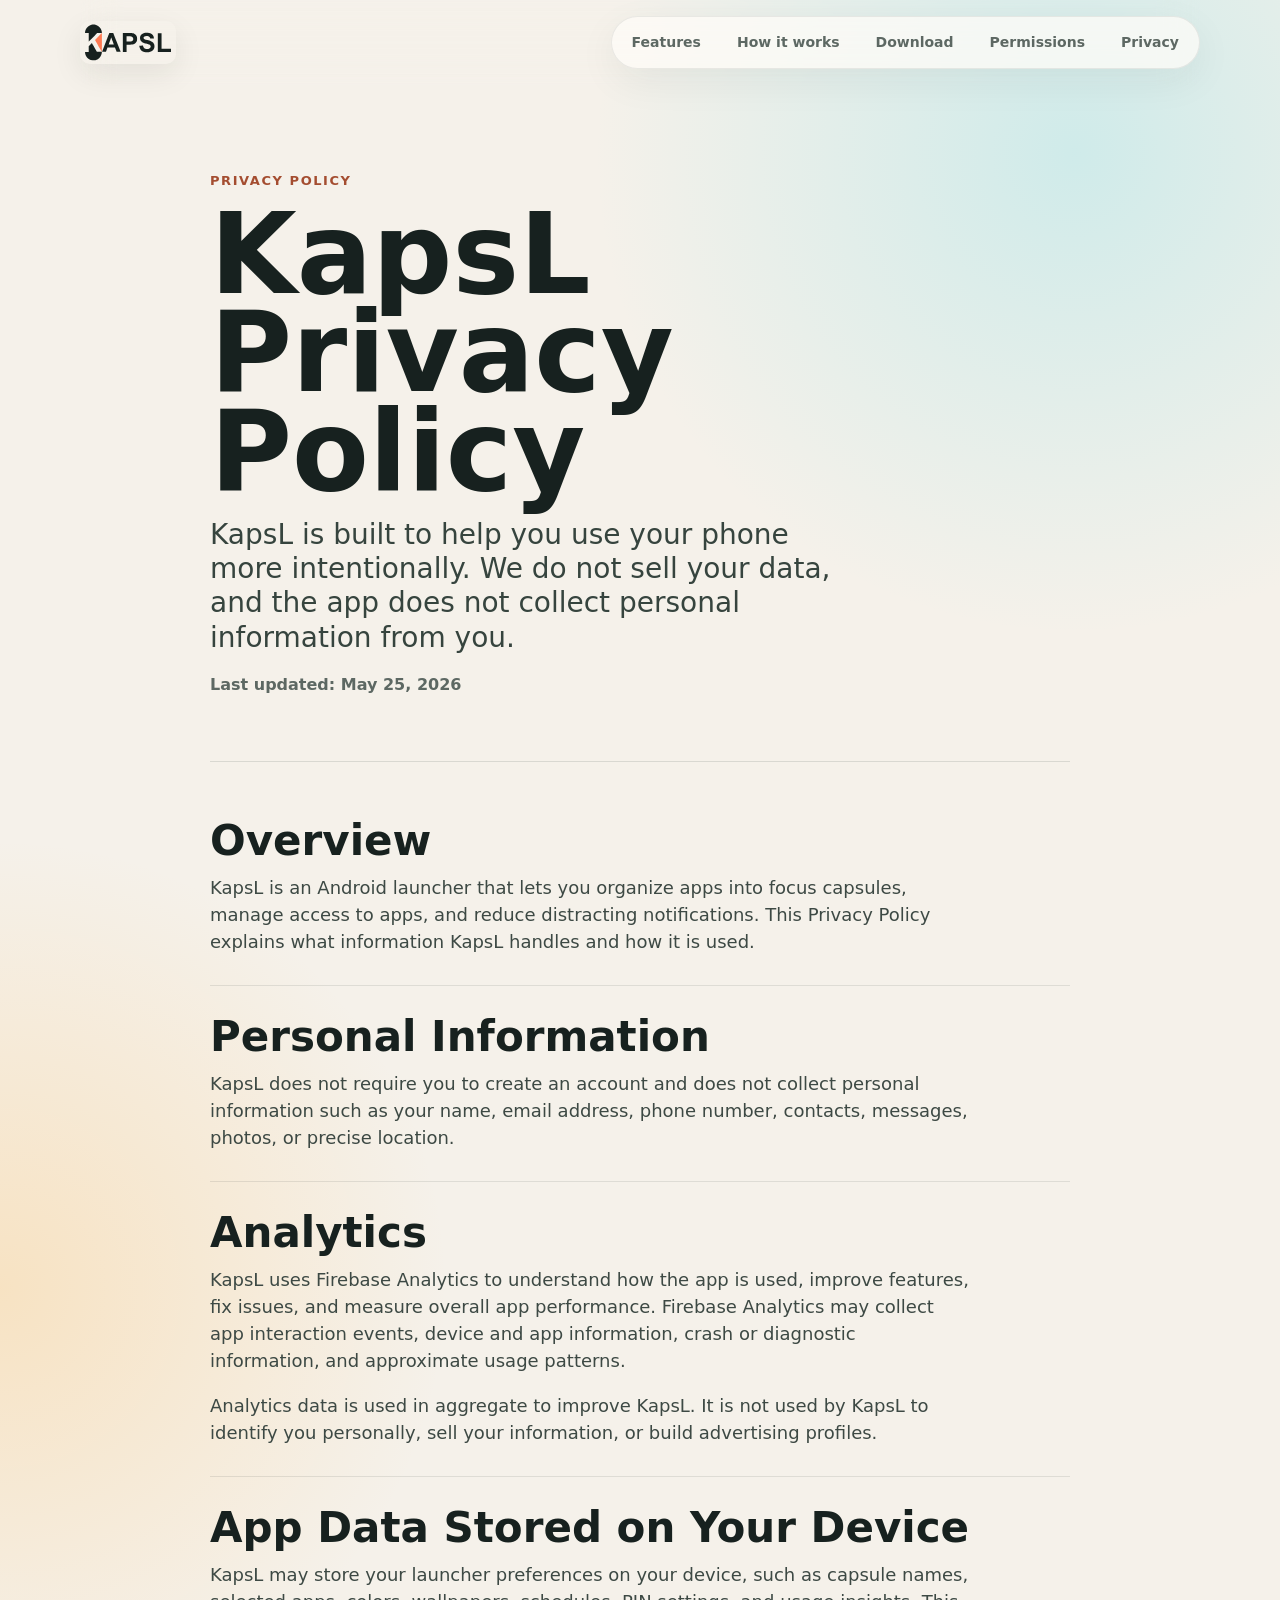
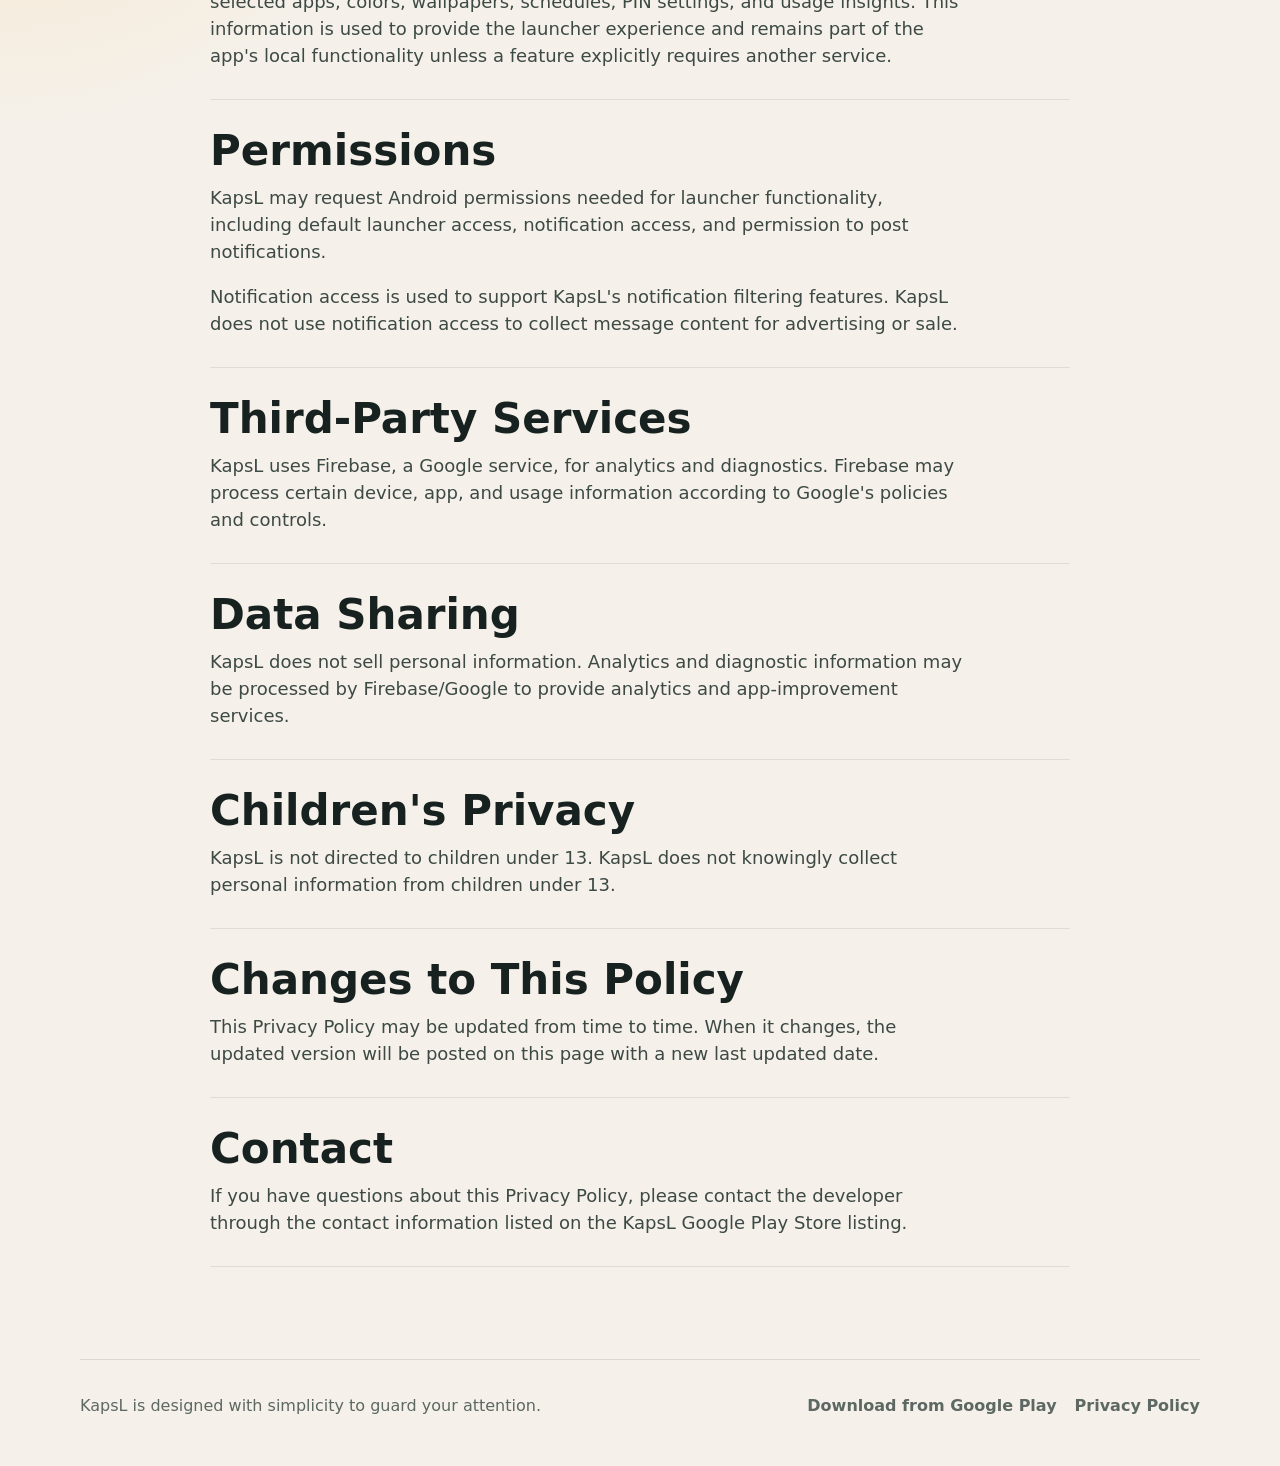
==== privacy.html @ d1294db8 "privacy" ====
<!doctype html>
<html lang="en">
  <head>
    <meta charset="utf-8">
    <meta name="viewport" content="width=device-width, initial-scale=1">
    <title>Privacy Policy - KapsL</title>
    <meta name="description" content="Privacy Policy for KapsL, a minimalist Android launcher.">
    <meta property="og:title" content="Privacy Policy - KapsL">
    <meta property="og:description" content="How KapsL handles app data, analytics, permissions, and privacy.">
    <meta property="og:image" content="assets/social-preview.svg">
    <meta name="theme-color" content="#f5f1ea">
    <link rel="icon" href="assets/kapsl-logo.svg" type="image/svg+xml">
    <link rel="stylesheet" href="styles.css?v=2">
  </head>
  <body>
    <header class="site-header">
      <a class="brand" href="index.html#top" aria-label="KapsL home">
        <img src="assets/kapsl-logo.svg" alt="" width="96" height="43">
      </a>
      <nav aria-label="Primary navigation">
        <a href="index.html#features">Features</a>
        <a href="index.html#how-it-works">How it works</a>
        <a href="index.html#download">Download</a>
        <a href="index.html#permissions">Permissions</a>
        <a href="privacy.html" aria-current="page">Privacy</a>
      </nav>
    </header>

    <main>
      <section class="legal-hero" aria-labelledby="privacy-title">
        <p class="eyebrow">Privacy Policy</p>
        <h1 id="privacy-title">KapsL Privacy Policy</h1>
        <p class="lead">KapsL is built to help you use your phone more intentionally. We do not sell your data, and the app does not collect personal information from you.</p>
        <p class="last-updated">Last updated: May 25, 2026</p>
      </section>

      <article class="legal-content">
        <section>
          <h2>Overview</h2>
          <p>KapsL is an Android launcher that lets you organize apps into focus capsules, manage access to apps, and reduce distracting notifications. This Privacy Policy explains what information KapsL handles and how it is used.</p>
        </section>

        <section>
          <h2>Personal Information</h2>
          <p>KapsL does not require you to create an account and does not collect personal information such as your name, email address, phone number, contacts, messages, photos, or precise location.</p>
        </section>

        <section>
          <h2>Analytics</h2>
          <p>KapsL uses Firebase Analytics to understand how the app is used, improve features, fix issues, and measure overall app performance. Firebase Analytics may collect app interaction events, device and app information, crash or diagnostic information, and approximate usage patterns.</p>
          <p>Analytics data is used in aggregate to improve KapsL. It is not used by KapsL to identify you personally, sell your information, or build advertising profiles.</p>
        </section>

        <section>
          <h2>App Data Stored on Your Device</h2>
          <p>KapsL may store your launcher preferences on your device, such as capsule names, selected apps, colors, wallpapers, schedules, PIN settings, and usage insights. This information is used to provide the launcher experience and remains part of the app's local functionality unless a feature explicitly requires another service.</p>
        </section>

        <section>
          <h2>Permissions</h2>
          <p>KapsL may request Android permissions needed for launcher functionality, including default launcher access, notification access, and permission to post notifications.</p>
          <p>Notification access is used to support KapsL's notification filtering features. KapsL does not use notification access to collect message content for advertising or sale.</p>
        </section>

        <section>
          <h2>Third-Party Services</h2>
          <p>KapsL uses Firebase, a Google service, for analytics and diagnostics. Firebase may process certain device, app, and usage information according to Google's policies and controls.</p>
        </section>

        <section>
          <h2>Data Sharing</h2>
          <p>KapsL does not sell personal information. Analytics and diagnostic information may be processed by Firebase/Google to provide analytics and app-improvement services.</p>
        </section>

        <section>
          <h2>Children's Privacy</h2>
          <p>KapsL is not directed to children under 13. KapsL does not knowingly collect personal information from children under 13.</p>
        </section>

        <section>
          <h2>Changes to This Policy</h2>
          <p>This Privacy Policy may be updated from time to time. When it changes, the updated version will be posted on this page with a new last updated date.</p>
        </section>

        <section>
          <h2>Contact</h2>
          <p>If you have questions about this Privacy Policy, please contact the developer through the contact information listed on the KapsL Google Play Store listing.</p>
        </section>
      </article>
    </main>

    <footer class="site-footer">
      <p>KapsL is designed with simplicity to guard your attention.</p>
      <div class="footer-links">
        <a href="index.html#download">Download from Google Play</a>
        <a href="privacy.html">Privacy Policy</a>
      </div>
    </footer>
  </body>
</html>
---- styles.css ----
:root {
  color-scheme: light;
  --ink: #17211f;
  --muted: #5d6863;
  --paper: #f5f1ea;
  --surface: #fffdf8;
  --line: #ddd5c9;
  --orange: #ff7b54;
  --amber: #ffb74d;
  --blue: #5c7aea;
  --cyan: #80deea;
  --red: #ff8a80;
  --purple: #d0bcff;
  --green: #009688;
  --shadow: 0 24px 80px rgba(23, 33, 31, .16);
}

* {
  box-sizing: border-box;
}

html {
  scroll-behavior: smooth;
}

body {
  margin: 0;
  color: var(--ink);
  background:
    radial-gradient(circle at 84% 5%, rgba(128, 222, 234, .32), transparent 30rem),
    radial-gradient(circle at 0% 42%, rgba(255, 183, 77, .25), transparent 28rem),
    var(--paper);
  font-family: Inter, ui-sans-serif, system-ui, -apple-system, BlinkMacSystemFont, "Segoe UI", sans-serif;
  line-height: 1.5;
}

a {
  color: inherit;
}

.site-header {
  position: sticky;
  top: 0;
  z-index: 10;
  display: flex;
  align-items: center;
  justify-content: space-between;
  gap: 24px;
  width: min(1120px, calc(100% - 32px));
  margin: 0 auto;
  padding: 16px 0;
  backdrop-filter: blur(18px);
}

.brand {
  display: inline-flex;
  align-items: center;
  border-radius: 12px;
}

.brand img {
  width: 96px;
  height: auto;
  border-radius: 10px;
  box-shadow: 0 10px 30px rgba(23, 33, 31, .08);
}

nav {
  display: flex;
  align-items: center;
  gap: 8px;
  padding: 6px;
  border: 1px solid rgba(23, 33, 31, .08);
  border-radius: 999px;
  background: rgba(255, 253, 248, .72);
  box-shadow: 0 12px 40px rgba(23, 33, 31, .06);
}

nav a {
  flex: 0 0 auto;
  min-height: 38px;
  padding: 9px 14px;
  border-radius: 999px;
  color: var(--muted);
  font-size: 14px;
  font-weight: 700;
  text-decoration: none;
  white-space: nowrap;
}

nav a:hover,
nav a:focus-visible {
  color: var(--ink);
  background: rgba(23, 33, 31, .06);
  outline: none;
}

main {
  overflow: hidden;
}

.hero {
  display: grid;
  grid-template-columns: minmax(0, 1fr) minmax(360px, 480px);
  align-items: center;
  gap: 56px;
  width: min(1120px, calc(100% - 32px));
  min-height: calc(100svh - 76px);
  margin: 0 auto;
  padding: 54px 0 80px;
}

.hero-copy {
  max-width: 670px;
}

.eyebrow {
  margin: 0 0 14px;
  color: #a44d30;
  font-size: 13px;
  font-weight: 850;
  letter-spacing: .12em;
  text-transform: uppercase;
}

h1,
h2,
h3,
p {
  margin-top: 0;
}

h1 {
  margin-bottom: 18px;
  font-size: clamp(72px, 12vw, 152px);
  line-height: .82;
  letter-spacing: 0;
}

h2 {
  margin-bottom: 16px;
  font-size: clamp(34px, 5vw, 64px);
  line-height: .96;
  letter-spacing: 0;
}

h3 {
  margin-bottom: 8px;
  font-size: 20px;
  line-height: 1.14;
  letter-spacing: 0;
}

.lead {
  max-width: 640px;
  margin-bottom: 30px;
  color: #36443e;
  font-size: clamp(20px, 2.4vw, 28px);
  line-height: 1.22;
}

.hero-actions {
  display: flex;
  flex-wrap: wrap;
  gap: 12px;
  margin-bottom: 34px;
}

.button {
  display: inline-flex;
  align-items: center;
  justify-content: center;
  min-height: 52px;
  padding: 14px 20px;
  border: 1px solid transparent;
  border-radius: 999px;
  font-weight: 850;
  text-decoration: none;
}

.button.primary {
  color: var(--surface);
  background: var(--ink);
}

.button.secondary {
  border-color: rgba(23, 33, 31, .18);
  background: rgba(255, 253, 248, .74);
}

.hero-stats {
  display: grid;
  grid-template-columns: repeat(3, minmax(0, 1fr));
  gap: 14px;
  margin: 0;
}

.hero-stats div {
  min-height: 104px;
  padding: 18px;
  border: 1px solid rgba(23, 33, 31, .09);
  border-radius: 8px;
  background: rgba(255, 253, 248, .68);
}

.hero-stats dt {
  margin-bottom: 8px;
  font-weight: 900;
}

.hero-stats dd {
  margin: 0;
  color: var(--muted);
  font-size: 14px;
}

.phone-stage {
  position: relative;
  min-height: 740px;
}

.phone {
  position: absolute;
  top: 10px;
  right: 46px;
  width: 316px;
  aspect-ratio: 1080 / 2404;
  padding: 12px;
  border-radius: 46px;
  background: #17211f;
  box-shadow: var(--shadow);
}

.phone img {
  display: block;
  width: 100%;
  height: 100%;
  border-radius: 34px;
  object-fit: cover;
}

.section {
  width: min(1120px, calc(100% - 32px));
  margin: 0 auto;
  padding: 84px 0;
}

.intro,
.setup,
.permissions {
  display: grid;
  grid-template-columns: minmax(0, .9fr) minmax(0, 1.1fr);
  gap: 48px;
  align-items: start;
  border-top: 1px solid rgba(23, 33, 31, .12);
}

.intro p:last-child,
.setup p {
  color: #3d4944;
  font-size: 20px;
}

.features {
  border-top: 1px solid rgba(23, 33, 31, .12);
}

.feature-grid {
  display: grid;
  grid-template-columns: repeat(3, minmax(0, 1fr));
  gap: 16px;
  margin-top: 34px;
}

.feature-grid article,
.permission-list article,
.steps li {
  border: 1px solid rgba(23, 33, 31, .1);
  border-radius: 8px;
  background: rgba(255, 253, 248, .72);
  box-shadow: 0 12px 38px rgba(23, 33, 31, .06);
}

.feature-grid article {
  min-height: 256px;
  padding: 24px;
}

.feature-grid p,
.permission-list p,
.steps p {
  margin-bottom: 0;
  color: var(--muted);
}

.feature-icon {
  display: block;
  width: 44px;
  height: 44px;
  margin-bottom: 22px;
  border-radius: 14px;
}

.icon-blue {
  background: var(--blue);
}

.icon-orange {
  background: var(--amber);
}

.icon-red {
  background: var(--red);
}

.icon-cyan {
  background: var(--cyan);
}

.icon-purple {
  background: var(--purple);
}

.icon-green {
  background: var(--green);
}

.workflow {
  display: grid;
  grid-template-columns: minmax(280px, .8fr) minmax(0, 1.2fr);
  gap: 56px;
  border-top: 1px solid rgba(23, 33, 31, .12);
}

.workflow-copy {
  position: sticky;
  top: 112px;
  align-self: start;
}

.workflow-copy p:last-child {
  color: #3d4944;
  font-size: 18px;
}

.steps {
  display: grid;
  gap: 14px;
  margin: 0;
  padding: 0;
  list-style: none;
}

.steps li {
  position: relative;
  min-height: 164px;
  padding: 26px 26px 26px 92px;
}

.steps span {
  position: absolute;
  top: 24px;
  left: 24px;
  display: grid;
  width: 44px;
  height: 44px;
  place-items: center;
  border-radius: 50%;
  color: #fff;
  background: var(--ink);
  font-weight: 900;
}

.code-panel {
  padding: 8px;
  border-radius: 8px;
  background: var(--ink);
  box-shadow: var(--shadow);
  overflow: auto;
}

pre {
  margin: 0;
  padding: 22px;
  color: #eef8f3;
  font-size: 15px;
  line-height: 1.7;
}

code {
  font-family: "SFMono-Regular", Consolas, "Liberation Mono", monospace;
}

.store-panel {
  padding: 28px;
  border: 1px solid rgba(23, 33, 31, .1);
  border-radius: 8px;
  background: rgba(255, 253, 248, .8);
  box-shadow: var(--shadow);
}

.store-label {
  display: inline-flex;
  align-items: center;
  min-height: 34px;
  margin-bottom: 18px;
  padding: 7px 12px;
  border-radius: 999px;
  color: var(--surface);
  background: var(--ink);
  font-size: 13px;
  font-weight: 850;
}

.store-panel h3 {
  font-size: 28px;
}

.store-panel p:not(.store-label) {
  color: var(--muted);
}

.store-button {
  margin-top: 12px;
  cursor: default;
}

.permission-list {
  display: grid;
  gap: 14px;
}

.permission-list article {
  padding: 22px;
}

.site-footer {
  display: flex;
  justify-content: space-between;
  gap: 24px;
  width: min(1120px, calc(100% - 32px));
  margin: 0 auto;
  padding: 34px 0 48px;
  border-top: 1px solid rgba(23, 33, 31, .12);
  color: var(--muted);
}

.site-footer p {
  margin-bottom: 0;
}

.site-footer a {
  font-weight: 850;
  text-decoration: none;
}

.footer-links {
  display: flex;
  flex-wrap: wrap;
  justify-content: flex-end;
  gap: 18px;
}

.legal-hero,
.legal-content {
  width: min(860px, calc(100% - 32px));
  margin: 0 auto;
}

.legal-hero {
  padding: 86px 0 48px;
}

.legal-hero h1 {
  max-width: 760px;
  font-size: clamp(52px, 9vw, 112px);
  line-height: .88;
}

.legal-hero .lead {
  margin-bottom: 18px;
}

.last-updated {
  color: var(--muted);
  font-weight: 750;
}

.legal-content {
  padding: 28px 0 92px;
  border-top: 1px solid rgba(23, 33, 31, .12);
}

.legal-content section {
  padding: 30px 0;
  border-bottom: 1px solid rgba(23, 33, 31, .1);
}

.legal-content h2 {
  margin-bottom: 12px;
  font-size: clamp(28px, 4vw, 42px);
  line-height: 1;
}

.legal-content p {
  max-width: 760px;
  color: #3d4944;
  font-size: 18px;
}

.legal-content p:last-child {
  margin-bottom: 0;
}

@media (max-width: 920px) {
  .site-header {
    position: static;
    align-items: flex-start;
    flex-direction: column;
  }

  nav {
    width: 100%;
    overflow-x: auto;
    border-radius: 8px;
  }

  .hero,
  .intro,
  .workflow,
  .setup,
  .permissions {
    grid-template-columns: 1fr;
  }

  .hero {
    min-height: 0;
    padding-top: 36px;
  }

  .phone-stage {
    min-height: 730px;
  }

  .phone {
    right: 50%;
    transform: translateX(50%);
  }

  .feature-grid {
    grid-template-columns: repeat(2, minmax(0, 1fr));
  }

  .workflow-copy {
    position: static;
  }
}

@media (max-width: 640px) {
  .hero-stats,
  .feature-grid {
    grid-template-columns: 1fr;
  }

  .hero-actions {
    flex-direction: column;
  }

  .button {
    width: 100%;
  }

  .phone-stage {
    min-height: 700px;
  }

  .phone {
    width: min(300px, 86vw);
  }

  .steps li {
    padding-left: 24px;
  }

  .steps span {
    position: static;
    margin-bottom: 18px;
  }

  .site-footer {
    flex-direction: column;
  }

  .footer-links {
    justify-content: flex-start;
  }
}
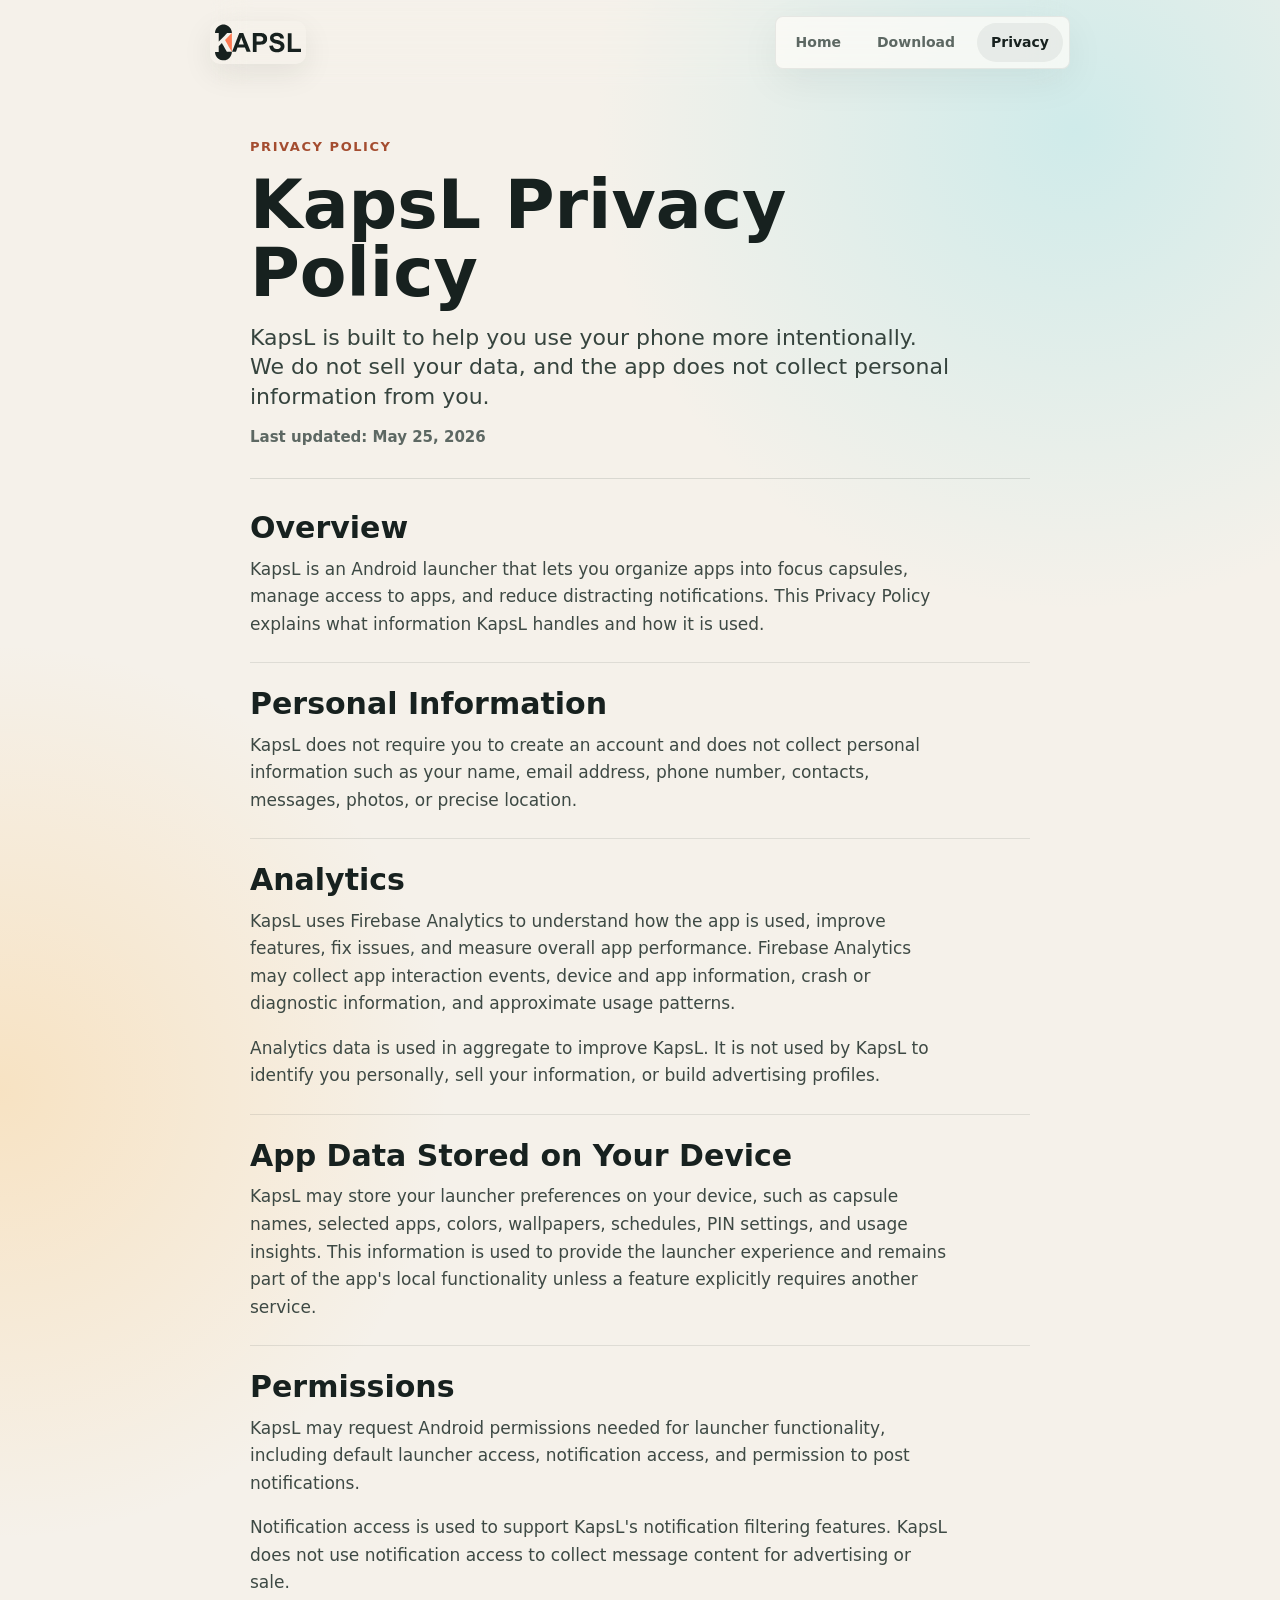
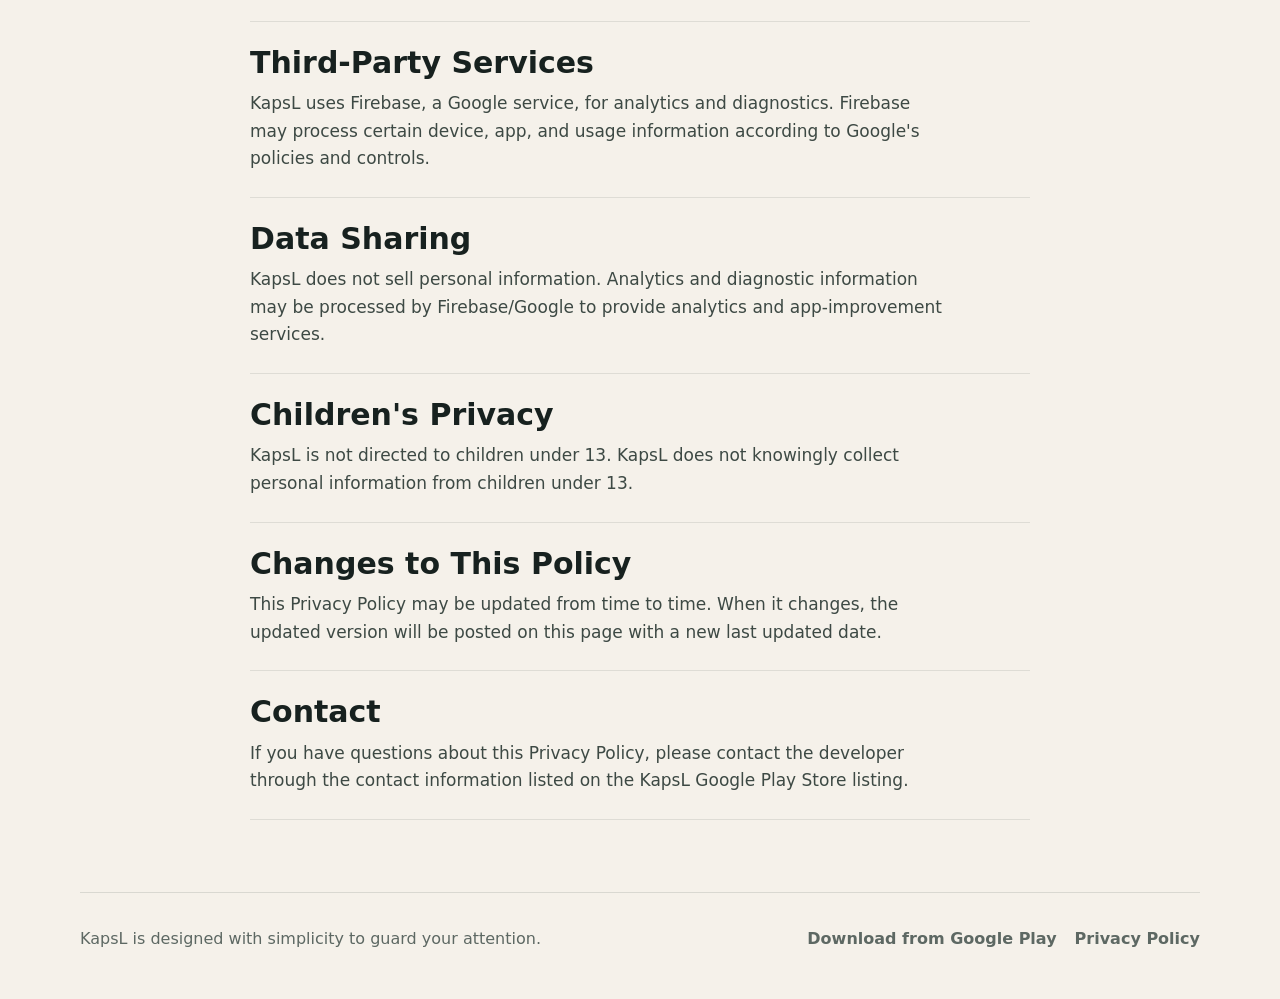
==== commit 505fb1cd: "privacyUi" ====
--- a/privacy.html
+++ b/privacy.html
@@ -12,16 +12,14 @@
     <link rel="icon" href="assets/kapsl-logo.svg" type="image/svg+xml">
     <link rel="stylesheet" href="styles.css?v=2">
   </head>
-  <body>
+  <body class="privacy-page">
     <header class="site-header">
       <a class="brand" href="index.html#top" aria-label="KapsL home">
         <img src="assets/kapsl-logo.svg" alt="" width="96" height="43">
       </a>
       <nav aria-label="Primary navigation">
-        <a href="index.html#features">Features</a>
-        <a href="index.html#how-it-works">How it works</a>
+        <a href="index.html">Home</a>
         <a href="index.html#download">Download</a>
-        <a href="index.html#permissions">Permissions</a>
         <a href="privacy.html" aria-current="page">Privacy</a>
       </nav>
     </header>
--- a/styles.css
+++ b/styles.css
@@ -89,7 +89,8 @@
 }
 
 nav a:hover,
-nav a:focus-visible {
+nav a:focus-visible,
+nav a[aria-current="page"] {
   color: var(--ink);
   background: rgba(23, 33, 31, .06);
   outline: none;
@@ -463,49 +464,64 @@
 
 .legal-hero,
 .legal-content {
+  width: min(780px, calc(100% - 32px));
+  margin: 0 auto;
+}
+
+.privacy-page .site-header {
   width: min(860px, calc(100% - 32px));
-  margin: 0 auto;
+}
+
+.privacy-page nav {
+  border-radius: 8px;
 }
 
 .legal-hero {
-  padding: 86px 0 48px;
+  padding: 52px 0 30px;
 }
 
 .legal-hero h1 {
-  max-width: 760px;
-  font-size: clamp(52px, 9vw, 112px);
-  line-height: .88;
+  max-width: 680px;
+  margin-bottom: 16px;
+  font-size: clamp(40px, 7vw, 68px);
+  line-height: 1;
 }
 
 .legal-hero .lead {
-  margin-bottom: 18px;
+  max-width: 700px;
+  margin-bottom: 14px;
+  font-size: clamp(18px, 2.5vw, 22px);
+  line-height: 1.35;
 }
 
 .last-updated {
+  margin-bottom: 0;
   color: var(--muted);
+  font-size: 15px;
   font-weight: 750;
 }
 
 .legal-content {
-  padding: 28px 0 92px;
+  padding: 8px 0 72px;
   border-top: 1px solid rgba(23, 33, 31, .12);
 }
 
 .legal-content section {
-  padding: 30px 0;
+  padding: 24px 0;
   border-bottom: 1px solid rgba(23, 33, 31, .1);
 }
 
 .legal-content h2 {
-  margin-bottom: 12px;
-  font-size: clamp(28px, 4vw, 42px);
-  line-height: 1;
+  margin-bottom: 10px;
+  font-size: clamp(22px, 3vw, 30px);
+  line-height: 1.15;
 }
 
 .legal-content p {
-  max-width: 760px;
+  max-width: 700px;
   color: #3d4944;
-  font-size: 18px;
+  font-size: 17px;
+  line-height: 1.62;
 }
 
 .legal-content p:last-child {
@@ -554,6 +570,10 @@
   .workflow-copy {
     position: static;
   }
+
+  .privacy-page .site-header {
+    width: min(780px, calc(100% - 32px));
+  }
 }
 
 @media (max-width: 640px) {
@@ -594,4 +614,12 @@
   .footer-links {
     justify-content: flex-start;
   }
-}
+
+  .legal-hero {
+    padding-top: 34px;
+  }
+
+  .legal-content section {
+    padding: 22px 0;
+  }
+}
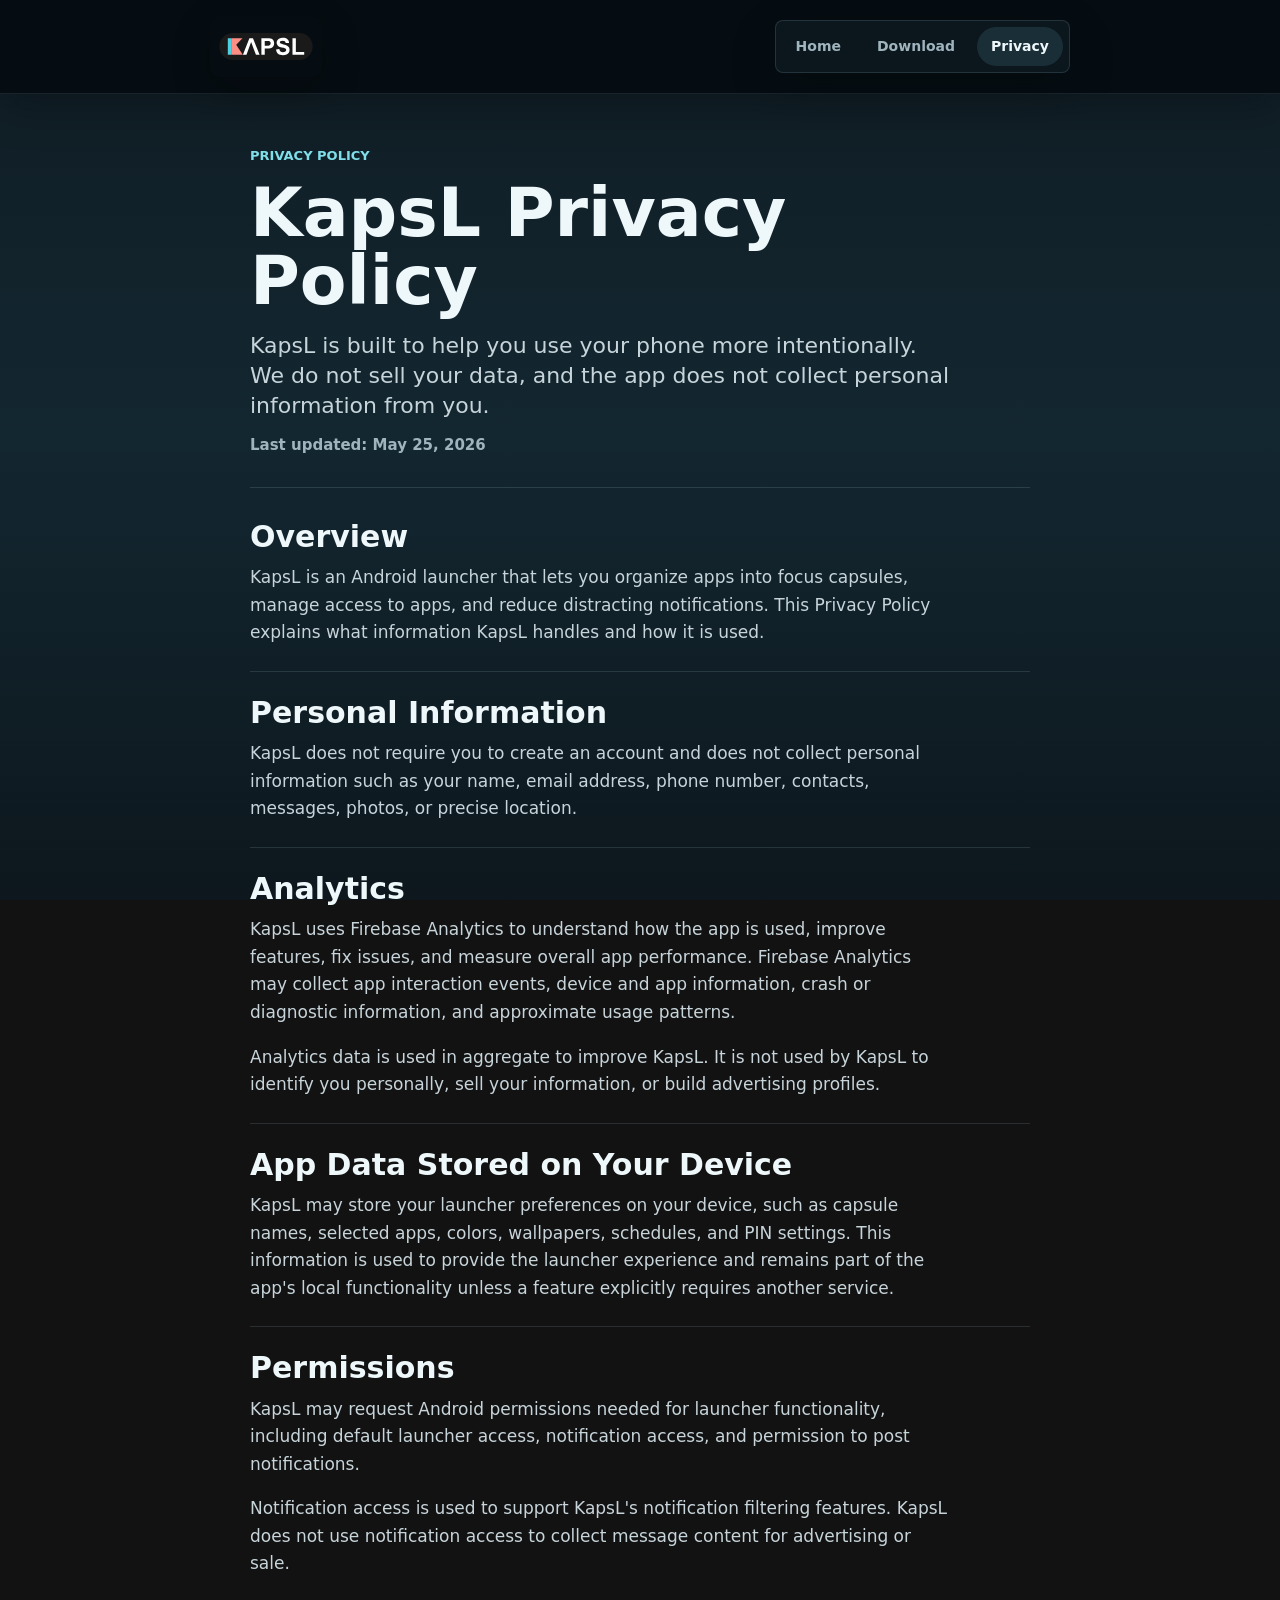
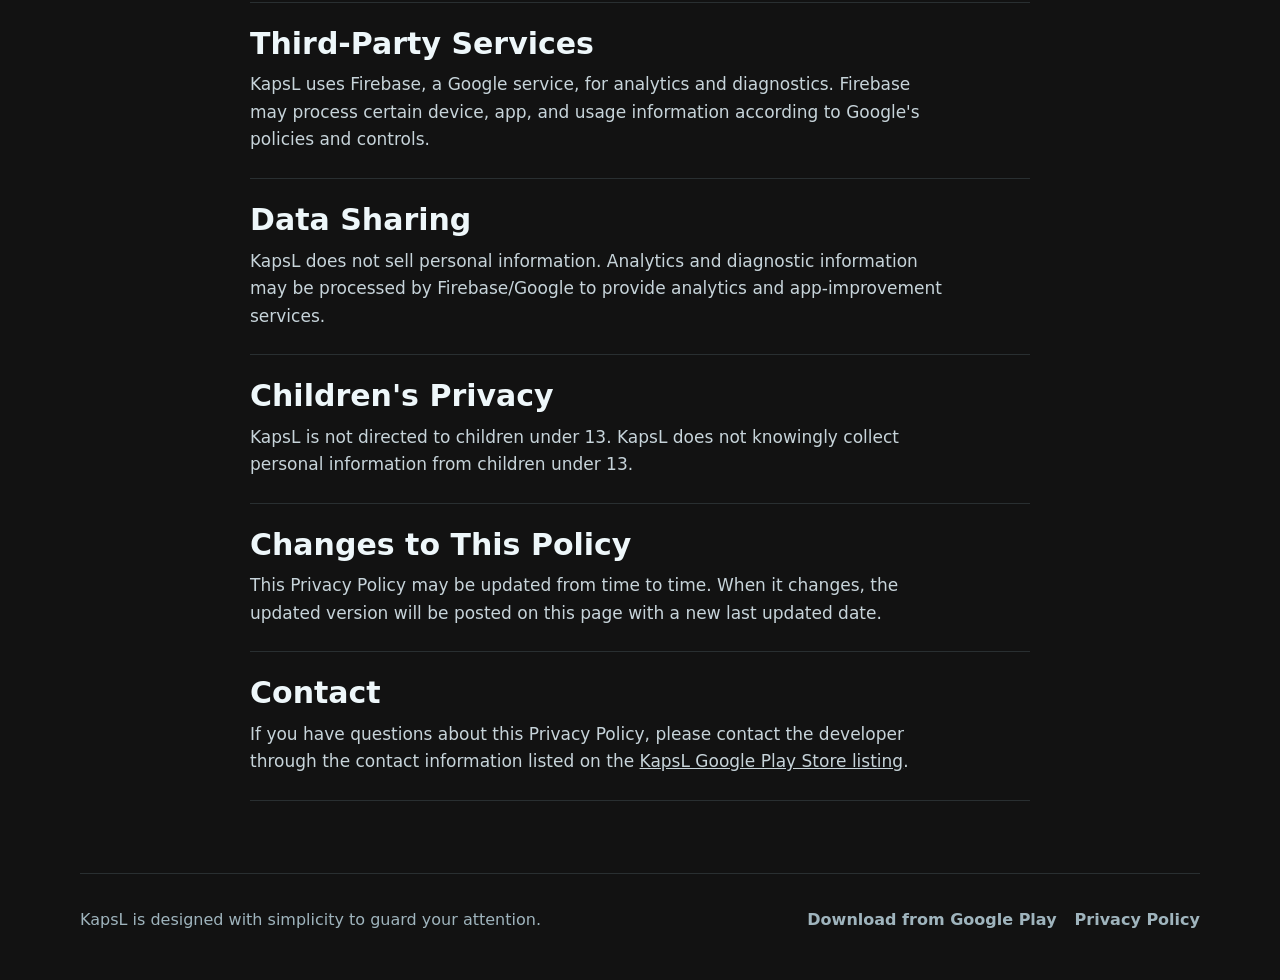
==== commit 3e87f732: "updates" ====
--- a/privacy.html
+++ b/privacy.html
@@ -8,14 +8,14 @@
     <meta property="og:title" content="Privacy Policy - KapsL">
     <meta property="og:description" content="How KapsL handles app data, analytics, permissions, and privacy.">
     <meta property="og:image" content="assets/social-preview.svg">
-    <meta name="theme-color" content="#f5f1ea">
-    <link rel="icon" href="assets/kapsl-logo.svg" type="image/svg+xml">
-    <link rel="stylesheet" href="styles.css?v=2">
+    <meta name="theme-color" content="#101c23">
+    <link rel="icon" href="assets/KLogo-Dark.svg" type="image/svg+xml">
+    <link rel="stylesheet" href="styles.css?v=5">
   </head>
   <body class="privacy-page">
     <header class="site-header">
       <a class="brand" href="index.html#top" aria-label="KapsL home">
-        <img src="assets/kapsl-logo.svg" alt="" width="96" height="43">
+        <img src="assets/FullLogo-Dark.svg" alt="" width="112" height="61">
       </a>
       <nav aria-label="Primary navigation">
         <a href="index.html">Home</a>
@@ -51,7 +51,7 @@
 
         <section>
           <h2>App Data Stored on Your Device</h2>
-          <p>KapsL may store your launcher preferences on your device, such as capsule names, selected apps, colors, wallpapers, schedules, PIN settings, and usage insights. This information is used to provide the launcher experience and remains part of the app's local functionality unless a feature explicitly requires another service.</p>
+          <p>KapsL may store your launcher preferences on your device, such as capsule names, selected apps, colors, wallpapers, schedules, and PIN settings. This information is used to provide the launcher experience and remains part of the app's local functionality unless a feature explicitly requires another service.</p>
         </section>
 
         <section>
@@ -82,7 +82,7 @@
 
         <section>
           <h2>Contact</h2>
-          <p>If you have questions about this Privacy Policy, please contact the developer through the contact information listed on the KapsL Google Play Store listing.</p>
+          <p>If you have questions about this Privacy Policy, please contact the developer through the contact information listed on the <a href="https://play.google.com/store/apps/details?id=com.erz.kapsl" target="_blank" rel="noopener">KapsL Google Play Store listing</a>.</p>
         </section>
       </article>
     </main>
@@ -90,7 +90,7 @@
     <footer class="site-footer">
       <p>KapsL is designed with simplicity to guard your attention.</p>
       <div class="footer-links">
-        <a href="index.html#download">Download from Google Play</a>
+        <a href="https://play.google.com/store/apps/details?id=com.erz.kapsl" target="_blank" rel="noopener">Download from Google Play</a>
         <a href="privacy.html">Privacy Policy</a>
       </div>
     </footer>
--- a/styles.css
+++ b/styles.css
@@ -1,18 +1,19 @@
 :root {
-  color-scheme: light;
-  --ink: #17211f;
-  --muted: #5d6863;
-  --paper: #f5f1ea;
-  --surface: #fffdf8;
-  --line: #ddd5c9;
-  --orange: #ff7b54;
-  --amber: #ffb74d;
-  --blue: #5c7aea;
+  color-scheme: dark;
+  --ink: #eef7fa;
+  --muted: #9fb4bd;
+  --paper: #101c23;
+  --surface: #172730;
+  --surface-soft: rgba(23, 39, 48, .78);
+  --line: rgba(164, 198, 211, .16);
+  --orange: #ff8e85;
+  --amber: #ffd166;
+  --blue: #6aa8ff;
   --cyan: #80deea;
-  --red: #ff8a80;
-  --purple: #d0bcff;
-  --green: #009688;
-  --shadow: 0 24px 80px rgba(23, 33, 31, .16);
+  --red: #ff6b6b;
+  --purple: #b89cff;
+  --green: #3ddc97;
+  --shadow: 0 30px 90px rgba(0, 0, 0, .42);
 }
 
 * {
@@ -26,10 +27,8 @@
 body {
   margin: 0;
   color: var(--ink);
-  background:
-    radial-gradient(circle at 84% 5%, rgba(128, 222, 234, .32), transparent 30rem),
-    radial-gradient(circle at 0% 42%, rgba(255, 183, 77, .25), transparent 28rem),
-    var(--paper);
+  background: linear-gradient(180deg, #101c23 0%, #132731 48%, #0d171d 100%);
+  background-attachment: fixed;
   font-family: Inter, ui-sans-serif, system-ui, -apple-system, BlinkMacSystemFont, "Segoe UI", sans-serif;
   line-height: 1.5;
 }
@@ -46,10 +45,14 @@
   align-items: center;
   justify-content: space-between;
   gap: 24px;
-  width: min(1120px, calc(100% - 32px));
-  margin: 0 auto;
-  padding: 16px 0;
-  backdrop-filter: blur(18px);
+  width: 100%;
+  margin: 0;
+  padding: 16px max(16px, calc((100% - 1120px) / 2));
+  border-bottom: 1px solid rgba(164, 198, 211, .12);
+  background: rgba(5, 10, 13, .78);
+  box-shadow: 0 14px 44px rgba(0, 0, 0, .24);
+  backdrop-filter: blur(18px) saturate(130%);
+  -webkit-backdrop-filter: blur(18px) saturate(130%);
 }
 
 .brand {
@@ -59,10 +62,10 @@
 }
 
 .brand img {
-  width: 96px;
+  width: 112px;
   height: auto;
   border-radius: 10px;
-  box-shadow: 0 10px 30px rgba(23, 33, 31, .08);
+  box-shadow: 0 14px 36px rgba(0, 0, 0, .28);
 }
 
 nav {
@@ -70,10 +73,10 @@
   align-items: center;
   gap: 8px;
   padding: 6px;
-  border: 1px solid rgba(23, 33, 31, .08);
+  border: 1px solid var(--line);
   border-radius: 999px;
-  background: rgba(255, 253, 248, .72);
-  box-shadow: 0 12px 40px rgba(23, 33, 31, .06);
+  background: rgba(16, 28, 35, .72);
+  box-shadow: 0 16px 48px rgba(0, 0, 0, .18);
 }
 
 nav a {
@@ -92,7 +95,7 @@
 nav a:focus-visible,
 nav a[aria-current="page"] {
   color: var(--ink);
-  background: rgba(23, 33, 31, .06);
+  background: rgba(128, 222, 234, .12);
   outline: none;
 }
 
@@ -117,10 +120,10 @@
 
 .eyebrow {
   margin: 0 0 14px;
-  color: #a44d30;
+  color: #80deea;
   font-size: 13px;
   font-weight: 850;
-  letter-spacing: .12em;
+  letter-spacing: 0;
   text-transform: uppercase;
 }
 
@@ -155,7 +158,7 @@
 .lead {
   max-width: 640px;
   margin-bottom: 30px;
-  color: #36443e;
+  color: #c7d4da;
   font-size: clamp(20px, 2.4vw, 28px);
   line-height: 1.22;
 }
@@ -180,13 +183,13 @@
 }
 
 .button.primary {
-  color: var(--surface);
-  background: var(--ink);
+  color: #06151b;
+  background: var(--cyan);
 }
 
 .button.secondary {
-  border-color: rgba(23, 33, 31, .18);
-  background: rgba(255, 253, 248, .74);
+  border-color: var(--line);
+  background: rgba(255, 255, 255, .06);
 }
 
 .hero-stats {
@@ -199,9 +202,9 @@
 .hero-stats div {
   min-height: 104px;
   padding: 18px;
-  border: 1px solid rgba(23, 33, 31, .09);
+  border: 1px solid var(--line);
   border-radius: 8px;
-  background: rgba(255, 253, 248, .68);
+  background: var(--surface-soft);
 }
 
 .hero-stats dt {
@@ -228,7 +231,7 @@
   aspect-ratio: 1080 / 2404;
   padding: 12px;
   border-radius: 46px;
-  background: #17211f;
+  background: #050a0d;
   box-shadow: var(--shadow);
 }
 
@@ -253,17 +256,17 @@
   grid-template-columns: minmax(0, .9fr) minmax(0, 1.1fr);
   gap: 48px;
   align-items: start;
-  border-top: 1px solid rgba(23, 33, 31, .12);
+  border-top: 1px solid var(--line);
 }
 
 .intro p:last-child,
 .setup p {
-  color: #3d4944;
+  color: #c7d4da;
   font-size: 20px;
 }
 
 .features {
-  border-top: 1px solid rgba(23, 33, 31, .12);
+  border-top: 1px solid var(--line);
 }
 
 .feature-grid {
@@ -276,10 +279,10 @@
 .feature-grid article,
 .permission-list article,
 .steps li {
-  border: 1px solid rgba(23, 33, 31, .1);
+  border: 1px solid var(--line);
   border-radius: 8px;
-  background: rgba(255, 253, 248, .72);
-  box-shadow: 0 12px 38px rgba(23, 33, 31, .06);
+  background: var(--surface-soft);
+  box-shadow: 0 18px 48px rgba(0, 0, 0, .22);
 }
 
 .feature-grid article {
@@ -330,7 +333,7 @@
   display: grid;
   grid-template-columns: minmax(280px, .8fr) minmax(0, 1.2fr);
   gap: 56px;
-  border-top: 1px solid rgba(23, 33, 31, .12);
+  border-top: 1px solid var(--line);
 }
 
 .workflow-copy {
@@ -340,7 +343,7 @@
 }
 
 .workflow-copy p:last-child {
-  color: #3d4944;
+  color: #c7d4da;
   font-size: 18px;
 }
 
@@ -367,15 +370,15 @@
   height: 44px;
   place-items: center;
   border-radius: 50%;
-  color: #fff;
-  background: var(--ink);
+  color: #06151b;
+  background: var(--cyan);
   font-weight: 900;
 }
 
 .code-panel {
   padding: 8px;
   border-radius: 8px;
-  background: var(--ink);
+  background: #071116;
   box-shadow: var(--shadow);
   overflow: auto;
 }
@@ -394,36 +397,29 @@
 
 .store-panel {
   padding: 28px;
-  border: 1px solid rgba(23, 33, 31, .1);
+  border: 1px solid var(--line);
   border-radius: 8px;
-  background: rgba(255, 253, 248, .8);
+  background: var(--surface-soft);
   box-shadow: var(--shadow);
 }
 
-.store-label {
-  display: inline-flex;
-  align-items: center;
-  min-height: 34px;
+.store-logo {
+  display: block;
+  width: min(198px, 100%);
+  height: auto;
   margin-bottom: 18px;
-  padding: 7px 12px;
-  border-radius: 999px;
-  color: var(--surface);
-  background: var(--ink);
-  font-size: 13px;
-  font-weight: 850;
 }
 
 .store-panel h3 {
   font-size: 28px;
 }
 
-.store-panel p:not(.store-label) {
+.store-panel p {
   color: var(--muted);
 }
 
 .store-button {
   margin-top: 12px;
-  cursor: default;
 }
 
 .permission-list {
@@ -442,7 +438,7 @@
   width: min(1120px, calc(100% - 32px));
   margin: 0 auto;
   padding: 34px 0 48px;
-  border-top: 1px solid rgba(23, 33, 31, .12);
+  border-top: 1px solid var(--line);
   color: var(--muted);
 }
 
@@ -469,7 +465,8 @@
 }
 
 .privacy-page .site-header {
-  width: min(860px, calc(100% - 32px));
+  padding-right: max(16px, calc((100% - 860px) / 2));
+  padding-left: max(16px, calc((100% - 860px) / 2));
 }
 
 .privacy-page nav {
@@ -503,12 +500,12 @@
 
 .legal-content {
   padding: 8px 0 72px;
-  border-top: 1px solid rgba(23, 33, 31, .12);
+  border-top: 1px solid var(--line);
 }
 
 .legal-content section {
   padding: 24px 0;
-  border-bottom: 1px solid rgba(23, 33, 31, .1);
+  border-bottom: 1px solid var(--line);
 }
 
 .legal-content h2 {
@@ -519,7 +516,7 @@
 
 .legal-content p {
   max-width: 700px;
-  color: #3d4944;
+  color: #c7d4da;
   font-size: 17px;
   line-height: 1.62;
 }
@@ -533,6 +530,7 @@
     position: static;
     align-items: flex-start;
     flex-direction: column;
+    padding: 14px 16px;
   }
 
   nav {
@@ -572,7 +570,8 @@
   }
 
   .privacy-page .site-header {
-    width: min(780px, calc(100% - 32px));
+    padding-right: 16px;
+    padding-left: 16px;
   }
 }
 
